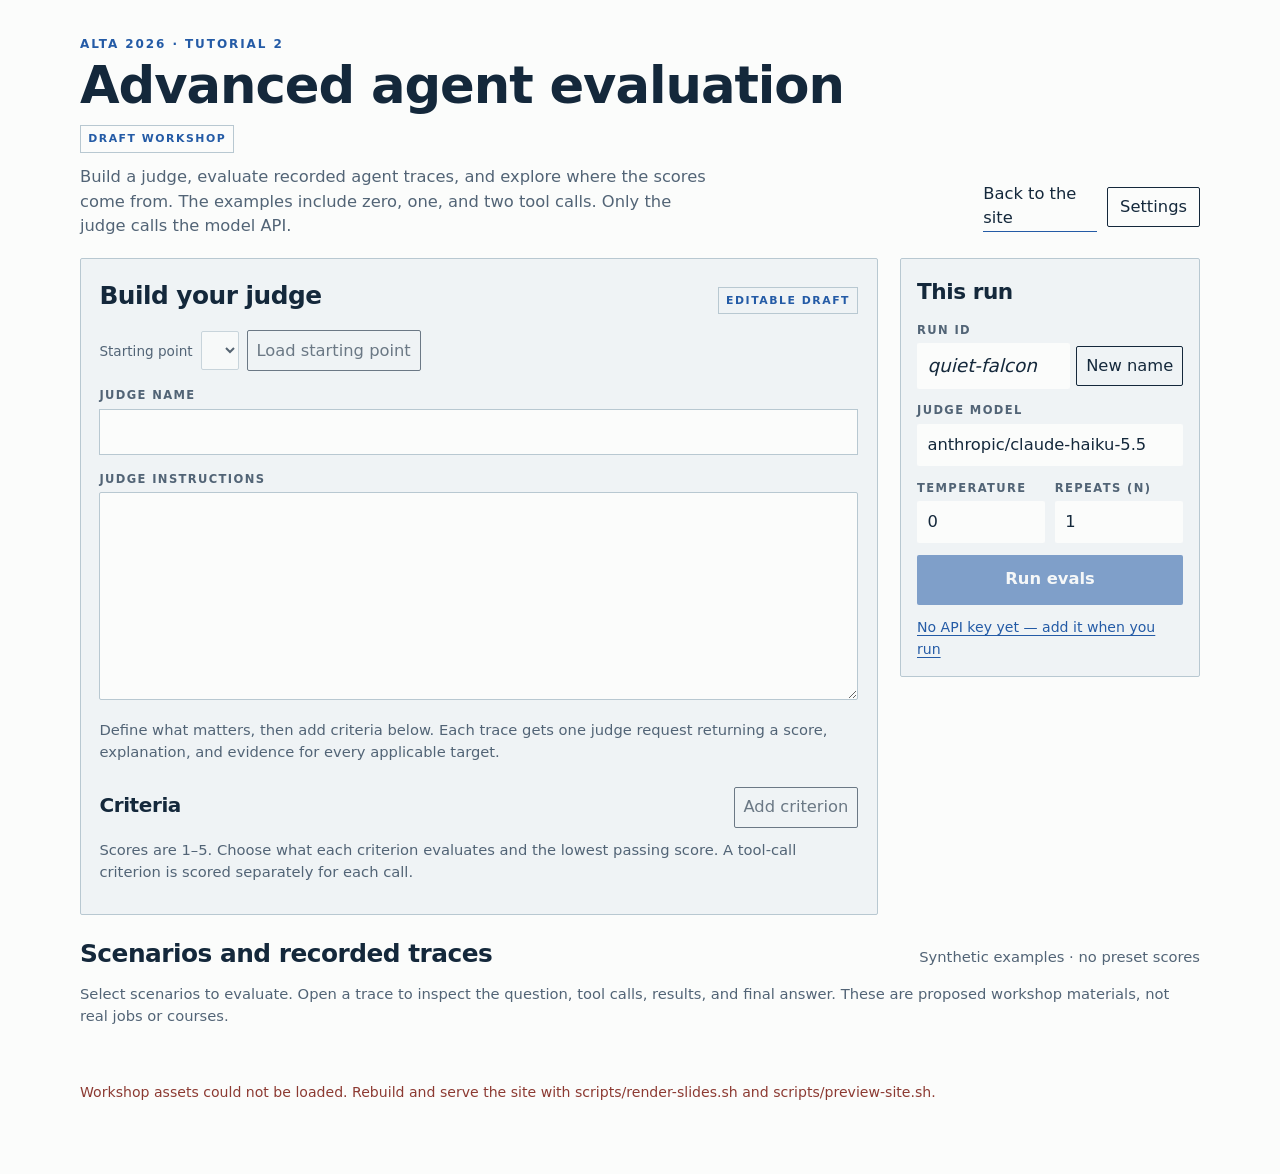
==== workshop/app/advanced/index.html @ f0dd1088 "Add a separate advanced agent-evaluation workshop" ====
<!DOCTYPE html>
<html lang="en">
<head>
  <meta charset="utf-8">
  <meta name="viewport" content="width=device-width, initial-scale=1">
  <title>Advanced agent evaluation — ALTA 2026</title>
  <meta name="description" content="Build your own LLM judge, evaluate recorded career-agent tool traces, and inspect each criterion in an evaluation report.">
  <link rel="icon" href="data:image/svg+xml,%3Csvg xmlns='http://www.w3.org/2000/svg' viewBox='0 0 32 32'%3E%3Crect fill='%23245BA6' width='32' height='32'/%3E%3Cpath d='M8 22 V10 h4.2 c2.4 0 3.8 1.2 3.8 3.1 0 2-1.5 3.1-3.8 3.1 H10.2 V22 H8 zm2.2-7.6 h1.7 c1.1 0 1.7-.5 1.7-1.4 s-.6-1.3-1.7-1.3 h-1.7 v2.7 z M18 22 l3.2-12 h2.4 l3.2 12 h-2.2 l-.5-2.1 h-3.4 L20.2 22 H18 zm3.2-3.8 h2.4 L22.4 14 l-1.2 4.2 z' fill='%23FBFCFB'/%3E%3C/svg%3E">
  <link rel="stylesheet" href="styles.css">
</head>
<body>
  <a class="skip" href="#judge-prompt">Skip to the judge prompt</a>
  <header class="site-header">
    <div class="title-block">
      <p class="eyebrow">ALTA 2026 · Tutorial 2</p>
      <div class="title-row">
        <h1>Advanced agent evaluation</h1>
        <p class="stamp">Draft workshop</p>
      </div>
      <p class="lede">Build a judge, evaluate recorded agent traces, and explore where the scores come from. The examples include zero, one, and two tool calls. Only the judge calls the model API.</p>
    </div>
    <div class="header-actions">
      <a class="text-link" href="../../index.html">Back to the site</a>
      <button type="button" class="ghost header-button" id="open-settings">Settings</button>
    </div>
  </header>

  <main>
    <p id="startup-error" class="panel-error" role="alert" hidden></p>
    <section class="prompt-panel" aria-labelledby="prompt-heading">
      <div class="section-head">
        <h2 id="prompt-heading">Build your judge</h2>
        <span class="stamp">Editable draft</span>
      </div>
      <fieldset id="judge-builder" disabled>
        <div class="template-row">
          <label for="judge-template">Starting point</label>
          <select id="judge-template" aria-label="Judge starting point"></select>
          <button type="button" class="ghost tiny" id="load-template">Load starting point</button>
        </div>
        <label for="judge-name" class="field-label">Judge name</label>
        <input id="judge-name" type="text" maxlength="100" autocomplete="off">
        <label for="judge-prompt" class="field-label">Judge instructions</label>
        <textarea id="judge-prompt" spellcheck="true"></textarea>
        <p class="hint">Define what matters, then add criteria below. Each trace gets one judge request returning a score, explanation, and evidence for every applicable target.</p>
        <div class="section-head criteria-heading">
          <h3>Criteria</h3>
          <button type="button" class="ghost tiny" id="add-criterion">Add criterion</button>
        </div>
        <p class="hint">Scores are 1–5. Choose what each criterion evaluates and the lowest passing score. A tool-call criterion is scored separately for each call.</p>
        <div id="criteria"></div>
      </fieldset>
      <p id="draft-status" class="hint" aria-live="polite"></p>
    </section>

    <section class="case-list" aria-labelledby="cases-heading">
      <div class="section-head">
        <h2 id="cases-heading">Scenarios and recorded traces</h2>
        <p class="hint inline-hint">Synthetic examples · no preset scores</p>
      </div>
      <p class="hint">Select scenarios to evaluate. Open a trace to inspect the question, tool calls, results, and final answer. These are proposed workshop materials, not real jobs or courses.</p>
      <div id="scenario-selection"></div>
      <div id="cases"></div>
    </section>

    <aside class="controls" aria-labelledby="run-heading">
      <h2 id="run-heading">This run</h2>
      <label>
        <span class="field-label">Run ID</span>
        <span class="id-row">
          <input id="run-id" type="text" maxlength="48" autocomplete="off" spellcheck="false">
          <button type="button" class="ghost tiny" id="shuffle-id">New name</button>
        </span>
      </label>
      <label>
        <span class="field-label">Judge model</span>
        <input id="model" type="text" list="model-list" autocomplete="off" spellcheck="false">
      </label>
      <datalist id="model-list">
        <option value="anthropic/claude-haiku-5.5">Claude Haiku 5.5</option>
        <option value="google/gemini-3.8-flash">Gemini 3.8 Flash</option>
        <option value="deepseek/deepseek-v4-flash">DeepSeek V4 Flash</option>
        <option value="openai/gpt-6-luna">GPT-6 Luna</option>
      </datalist>
      <div class="split">
        <label>
          <span class="field-label">Temperature</span>
          <input id="temperature" type="number" min="0" max="2" step="0.1" value="0">
        </label>
        <label>
          <span class="field-label">Repeats (n)</span>
          <input id="n" type="number" min="1" max="5" step="1" value="1">
        </label>
      </div>
      <p id="call-count" class="call-count"></p>
      <p id="panel-error" class="panel-error" role="alert" hidden></p>
      <button type="button" id="run" disabled>Run evals</button>
      <button type="button" class="ghost cancel" id="cancel" hidden>Cancel</button>
      <button type="button" class="key-status" id="key-status"></button>
    </aside>

    <section id="results" class="results" hidden aria-labelledby="results-heading">
      <div class="results-lockup">
        <p class="eyebrow">Run</p>
        <h2 id="results-heading" class="run-name"></h2>
        <p id="results-meta" class="results-meta"></p>
        <p id="progress-live" class="progress-live" aria-live="polite"></p>
      </div>
      <ol id="run-status" class="run-status"></ol>
      <p id="report-error" class="panel-error" role="alert" hidden></p>
      <a id="view-report" class="primary report-link" hidden>View report</a>
    </section>
    <section id="saved-reports" class="saved-reports" aria-labelledby="saved-reports-heading" hidden>
      <h2 id="saved-reports-heading">Saved reports</h2>
      <ul id="saved-report-list"></ul>
    </section>
  </main>

  <dialog id="key-dialog" aria-labelledby="key-dialog-title">
    <form id="key-form" class="dialog-card">
      <h2 id="key-dialog-title">OpenRouter API key</h2>
      <p>Paste a key to start this run. It is saved in this browser and sent to the API base URL in Settings. The default is OpenRouter. Reports do not contain your key.</p>
      <label>
        <span>API key</span>
        <input id="key-input" type="password" autocomplete="off" spellcheck="false">
      </label>
      <p id="key-error" class="form-error" hidden></p>
      <div class="dialog-actions">
        <button type="button" class="ghost" id="key-cancel">Cancel</button>
        <button type="submit" class="primary">Save and run</button>
      </div>
    </form>
  </dialog>

  <dialog id="settings-dialog" aria-labelledby="settings-title">
    <form id="settings-form" class="dialog-card">
      <h2 id="settings-title">Judge API settings</h2>
      <label>
        <span>API key</span>
        <input id="settings-key" type="password" autocomplete="off" spellcheck="false">
      </label>
      <label class="check">
        <input id="settings-show-key" type="checkbox">
        Show key
      </label>
      <label>
        <span>API base URL</span>
        <input id="settings-base" type="url" spellcheck="false" inputmode="url">
      </label>
      <p class="hint">A credit limit on the key is a good safeguard on a shared laptop. Remove the key before you leave this browser.</p>
      <p id="settings-error" class="form-error" hidden></p>
      <div class="dialog-actions">
        <button type="button" class="ghost danger" id="forget-key">Remove key</button>
        <span class="dialog-spacer"></span>
        <button type="button" class="ghost" id="settings-close">Close</button>
        <button type="submit" class="primary">Save</button>
      </div>
    </form>
  </dialog>

  <noscript>
    <p class="noscript">This exercise needs JavaScript. The judge calls OpenRouter from your browser.</p>
  </noscript>
  <script type="module" src="app.js"></script>
</body>
</html>
---- workshop/app/advanced/styles.css ----
:root {
  --bg: #fbfcfb;
  --surface: #eff3f5;
  --text: #14283b;
  --muted: #526476;
  --line: #b8c8d1;
  --accent: #245ba6;
  --series-sound: #245ba6;
  --series-tone: #1f7a4d;
  --series-compliant: #8c4a2f;
  --good: #1f7a4d;
  --bad: #8c3a32;
  --sans: Inter, "Source Sans 3", "Segoe UI", system-ui, sans-serif;
  --mono: ui-monospace, "SF Mono", Menlo, Consolas, monospace;
  color-scheme: light;
}

* { box-sizing: border-box; }
[hidden] { display: none !important; }

html { scroll-behavior: smooth; }

body {
  margin: 0;
  min-height: 100vh;
  color: var(--text);
  font-family: var(--sans);
  font-size: 1.02rem;
  line-height: 1.5;
  background: var(--bg);
}

.skip {
  position: absolute;
  left: 1rem;
  top: -3rem;
  background: var(--text);
  color: var(--bg);
  padding: 0.4rem 0.7rem;
  z-index: 5;
}

.skip:focus { top: 0.6rem; }

.site-header,
main {
  position: relative;
  width: min(1120px, calc(100% - 2.5rem));
  margin-inline: auto;
}

.site-header {
  display: flex;
  justify-content: space-between;
  gap: 1.5rem;
  align-items: flex-end;
  padding: 2.2rem 0 1.2rem;
}

.eyebrow {
  margin: 0 0 0.35rem;
  font-size: 0.75rem;
  letter-spacing: 0.16em;
  text-transform: uppercase;
  color: var(--accent);
  font-weight: 600;
}

.title-row {
  display: flex;
  flex-wrap: wrap;
  align-items: center;
  gap: 0.8rem 1rem;
}

h1, h2, h3 { font-weight: 600; letter-spacing: -0.02em; }

h1 {
  margin: 0;
  font-family: var(--sans);
  font-size: clamp(2.2rem, 5vw, 3.2rem);
  line-height: 1.05;
}

.stamp {
  margin: 0;
  border: 1px solid var(--line);
  color: var(--accent);
  text-transform: uppercase;
  letter-spacing: 0.14em;
  font-size: 0.68rem;
  font-weight: 600;
  padding: 0.28rem 0.45rem;
  transform: none;
}

.lede {
  max-width: 40rem;
  margin: 0.8rem 0 0;
  color: var(--muted);
}

.header-actions {
  display: flex;
  gap: 0.6rem;
  align-items: center;
  padding-bottom: 0.4rem;
}

main {
  display: grid;
  grid-template-columns: minmax(0, 1fr) 300px;
  gap: 1.25rem 1.4rem;
  padding-bottom: 4rem;
}

.prompt-panel { grid-column: 1; grid-row: 1; }
.case-list { grid-column: 1 / -1; grid-row: 2; }
.controls { grid-column: 2; grid-row: 1; align-self: start; }
.results { grid-column: 1 / -1; }

.prompt-panel,
.case,
.results,
.dialog-card {
  background: var(--surface);
  border: 1px solid var(--line);
}

.prompt-panel,
.results { padding: 1.1rem 1.15rem 1.2rem; border-radius: 2px; }

.section-head {
  display: flex;
  justify-content: space-between;
  gap: 1rem;
  align-items: baseline;
}

h2 { margin: 0; font-family: var(--sans); font-size: 1.55rem; }
h3 { margin: 0 0 0.7rem; font-family: var(--sans); font-size: 1.25rem; }

textarea,
input,
button { font: inherit; color: inherit; }

textarea {
  width: 100%;
  min-height: 32rem;
  margin-top: 0.8rem;
  padding: 0.85rem 0.9rem;
  resize: vertical;
  border: 1px solid var(--line);
  border-radius: 2px;
  background: var(--bg);
  line-height: 1.45;
}

textarea:focus,
input:focus,
button:focus-visible {
  outline: 2px solid var(--accent);
  outline-offset: 2px;
}

.hint {
  margin: 0.7rem 0 0;
  color: var(--muted);
  font-size: 0.92rem;
}

.inline-hint { margin: 0; }

code {
  font-family: var(--mono);
  font-size: 0.95em;
}

#cases {
  display: grid;
  gap: 0.8rem;
  margin-top: 0.8rem;
}

.case {
  padding: 0.95rem 1rem 1rem;
  border-radius: 2px;
}

.case h3 {
  margin: 0 0 0.55rem;
  font-size: 1.15rem;
}

.kicker {
  margin: 0.55rem 0 0.2rem;
  font-size: 0.72rem;
  letter-spacing: 0.14em;
  text-transform: uppercase;
  color: var(--muted);
  font-weight: 600;
}

.ask, .reply { margin: 0; }

.reply {
  font-family: var(--sans);
  font-size: 1.05rem;
  line-height: 1.4;
  padding-left: 0.8rem;
  border-left: 2px solid var(--accent);
}

.controls {
  display: flex;
  flex-direction: column;
  background: var(--surface);
  color: var(--text);
  border: 1px solid var(--line);
  border-radius: 2px;
  padding: 1.05rem 1rem 1rem;
}

.controls h2 { color: var(--text); font-size: 1.35rem; }

.controls label { display: block; margin-top: 0.85rem; }

.field-label {
  display: block;
  margin-bottom: 0.28rem;
  font-size: 0.72rem;
  letter-spacing: 0.12em;
  text-transform: uppercase;
  font-weight: 600;
  color: var(--muted);
}

.id-row { display: flex; gap: 0.4rem; align-items: center; text-transform: none; letter-spacing: 0; color: inherit; }

.controls input {
  width: 100%;
  border: none;
  border-radius: 2px;
  background: var(--bg);
  color: var(--text);
  padding: 0.55rem 0.65rem;
}

#run-id {
  font-family: var(--sans);
  font-style: italic;
  font-size: 1.15rem;
}

.split { display: grid; grid-template-columns: 1fr 1fr; gap: 0.6rem; }

.call-count, .key-status, .panel-error { font-size: 0.88rem; }

.call-count { margin: auto 0 0.35rem; color: var(--muted); }

.panel-error, .form-error { color: var(--bad); margin: 0.4rem 0; }

.form-error { color: var(--bad); }

#run, .primary {
  background: var(--accent);
  color: #fbfcfb;
  border: none;
  border-radius: 2px;
  padding: 0.8rem 1rem;
  font-weight: 600;
  cursor: pointer;
}

#run { width: 100%; margin-top: 0.35rem; }

#run:hover, .primary:hover { background: #1b467f; }

#run:disabled { opacity: 0.55; cursor: progress; }

.ghost {
  background: transparent;
  border: 1px solid currentColor;
  border-radius: 2px;
  padding: 0.45rem 0.75rem;
  cursor: pointer;
}

.header-button, .text-link {
  color: var(--text);
  text-decoration: none;
}

.text-link { border-bottom: 1px solid var(--accent); padding-bottom: 0.05rem; }

.tiny { color: var(--text); padding: 0.45rem 0.55rem; white-space: nowrap; }

.cancel {
  width: 100%;
  margin-top: 0.45rem;
  color: var(--text);
}

.key-status {
  display: block;
  width: 100%;
  margin-top: 0.8rem;
  padding: 0;
  border: none;
  background: none;
  color: var(--accent);
  text-align: left;
  text-decoration: underline;
  text-underline-offset: 0.18em;
  cursor: pointer;
}

.results { margin-top: 0.4rem; }

.run-name {
  margin: 0;
  font-family: var(--sans);
  font-weight: 600;
  font-size: clamp(1.8rem, 4vw, 2.6rem);
  line-height: 1.1;
}

.results-meta, .progress-live { margin: 0.45rem 0 0; color: var(--muted); }

.run-status {
  list-style: none;
  margin: 1rem 0;
  padding: 0;
  max-height: 16rem;
  overflow: auto;
  border-top: 1px solid var(--line);
}

.run-status li {
  display: grid;
  grid-template-columns: 7.5rem 1fr;
  gap: 0.8rem;
  padding: 0.45rem 0;
  border-bottom: 1px solid var(--line);
  font-size: 0.95rem;
}

.state {
  font-size: 0.72rem;
  letter-spacing: 0.12em;
  text-transform: uppercase;
  font-weight: 600;
}

.state-queued { color: var(--muted); }
.state-running { color: var(--accent); }
.state-done { color: var(--good); }
.state-error, .state-cancelled { color: var(--bad); }

.results-grid {
  display: grid;
  grid-template-columns: minmax(0, 1fr) minmax(0, 1fr);
  gap: 1.2rem;
  margin: 0.5rem 0 1.2rem;
}

table {
  width: 100%;
  border-collapse: collapse;
  font-variant-numeric: tabular-nums;
  font-size: 0.95rem;
}

th, td {
  text-align: left;
  padding: 0.45rem 0.4rem;
  border-bottom: 1px solid var(--line);
  vertical-align: top;
}

th { font-size: 0.75rem; letter-spacing: 0.08em; text-transform: uppercase; color: var(--muted); }

td.num, th.num { text-align: right; }

.chart svg { width: 100%; height: auto; display: block; }

.gridline { stroke: var(--line); stroke-width: 1; }

.axis-label {
  fill: var(--muted);
  font-size: 12px;
  font-family: var(--sans);
}

.bar-sound { fill: var(--series-sound); }
.bar-tone { fill: var(--series-tone); }
.bar-compliant { fill: var(--series-compliant); }

.legend {
  display: flex;
  gap: 1rem;
  list-style: none;
  padding: 0.4rem 0 0;
  margin: 0;
  font-size: 0.88rem;
}

.swatch {
  display: inline-block;
  width: 0.7rem;
  height: 0.7rem;
  margin-right: 0.3rem;
  border-radius: 2px;
  vertical-align: -1px;
}

.swatch.sound { background: var(--series-sound); }
.swatch.tone { background: var(--series-tone); }
.swatch.compliant { background: var(--series-compliant); }

.raw {
  margin-top: 0.3rem;
  color: var(--muted);
  font-size: 0.85rem;
}

dialog {
  border: none;
  padding: 0;
  background: transparent;
  max-width: calc(100vw - 2rem);
}

dialog::backdrop { background: rgba(20, 40, 59, 0.4); }

.dialog-card {
  width: min(32rem, 92vw);
  margin: 0;
  padding: 1.2rem 1.2rem 1.1rem;
  border-radius: 2px;
}

.dialog-card p { margin: 0.6rem 0; }

.dialog-card label { display: block; margin-top: 0.8rem; }

.dialog-card label span {
  display: block;
  margin-bottom: 0.28rem;
  font-size: 0.75rem;
  letter-spacing: 0.1em;
  text-transform: uppercase;
  font-weight: 600;
  color: var(--muted);
}

.dialog-card input[type="password"],
.dialog-card input[type="text"],
.dialog-card input[type="url"] {
  width: 100%;
  padding: 0.6rem 0.7rem;
  border: 1px solid var(--line);
  border-radius: 2px;
  background: var(--bg);
}

.check {
  display: flex;
  align-items: center;
  gap: 0.4rem;
  margin-top: 0.55rem;
  text-transform: none;
  letter-spacing: 0;
  font-size: 0.92rem;
  color: var(--muted);
  font-weight: 500;
}

.check input { width: auto; }

/* Judge builder and recorded traces share the existing light theme. */
select { font: inherit; color: inherit; background: var(--bg); border: 1px solid var(--line); border-radius: 2px; padding: .5rem; max-width: 100%; }
select:focus-visible, a:focus-visible, summary:focus-visible { outline: 2px solid var(--accent); outline-offset: 2px; }
a { color: var(--accent); }
button:disabled { cursor: default; opacity: .6; }
fieldset { min-width: 0; }
#judge-builder { border: 0; margin: 0; padding: 0; }
.template-row { display: flex; gap: .5rem; flex-wrap: wrap; align-items: center; margin: 1rem 0; }
.template-row label { font-size: .85rem; color: var(--muted); }
#judge-name { width: 100%; border: 1px solid var(--line); background: var(--bg); padding: .6rem; margin-bottom: 1rem; }
#judge-prompt { min-height: 13rem; margin-top: 0; }
.criteria-heading { margin-top: 1.5rem; }
.criteria-heading h3 { margin: 0; }
.criterion-editor { margin: 1rem 0 0; padding: .8rem; border: 1px solid var(--line); background: var(--bg); }
.criterion-editor legend { font-size: .85rem; font-weight: 600; padding: 0 .3rem; }
.criterion-fields { display: grid; grid-template-columns: minmax(0, 1.3fr) minmax(0, 1fr) 5rem; gap: .6rem; }
.criterion-fields input, .criterion-fields select { width: 100%; min-width: 0; border: 1px solid var(--line); border-radius: 2px; padding: .5rem; background: var(--bg); }
.criterion-editor textarea { min-height: 6rem; margin: 0 0 .5rem; padding: .6rem; }
.criterion-editor > label { display: block; margin-top: .7rem; }
.criterion-fields .field-label { font-size: .65rem; }
#scenario-selection { display: grid; grid-template-columns: repeat(3, minmax(0, 1fr)); gap: .8rem; margin-top: 1rem; }
.scenario-option { display: flex; gap: .6rem; padding: 1rem; border: 1px solid var(--line); background: var(--surface); cursor: pointer; }
.scenario-option input { flex: none; align-self: flex-start; margin-top: .3rem; accent-color: var(--accent); }
.scenario-option small { display: block; margin-top: .4rem; color: var(--muted); }
.scenario-preview { margin-top: 1rem; }
.trace-preview, .tool-definitions { border: 1px solid var(--line); border-radius: 2px; margin-top: .5rem; }
summary { cursor: pointer; padding: .8rem; }
.tool-definitions { padding: 0 .8rem .5rem; }
.tool-definitions summary { margin: 0 -.8rem -.5rem; font-size: .9rem; }
.tool-definitions[open] summary { margin-bottom: .8rem; }
.tool-definitions h3 { font-size: 1rem; margin-top: 1rem; }
pre { font-family: var(--mono); white-space: pre-wrap; overflow-wrap: anywhere; font-size: .82rem; line-height: 1.5; max-width: 100%; }
.transcript-panel, .metrics-panel { min-width: 0; border: 1px solid var(--line); border-radius: 2px; background: var(--bg); }
.panel-title { margin: 0; padding: .8rem 1rem; border-bottom: 1px solid var(--line); color: var(--muted); text-transform: uppercase; letter-spacing: .07em; font-size: .72rem; }
.transcript { padding: 1rem; display: grid; gap: .8rem; }
.message { min-width: 0; border: 1px solid var(--line); background: var(--surface); padding: .8rem; border-radius: 2px; scroll-margin-block: 5rem; }
.message-user { margin-left: 8%; background: var(--bg); border-left: 3px solid var(--accent); }
.message-system { background: var(--bg); border-style: dashed; font-size: .85rem; color: var(--muted); }
.message h4 { margin: 0 0 .5rem; font-size: .8rem; }
.message p { margin: 0; white-space: pre-wrap; overflow-wrap: anywhere; }
.message .kicker { margin: .5rem 0 .2rem; }
.tool-message { padding: 0; border-color: var(--accent); background: var(--bg); }
.tool-message h4 { background: var(--surface); border-bottom: 1px solid var(--line); padding: .6rem .8rem; margin: 0; }
.tool-message > .kicker, .tool-message > pre { margin-left: .8rem; margin-right: .8rem; }
.tool-output { padding: .3rem .8rem; border-top: 1px solid var(--line); background: var(--surface); scroll-margin-block: 5rem; }
.tool-output pre { max-height: 18rem; overflow: auto; }
.message:focus, .tool-output:focus { outline: 3px solid var(--accent); outline-offset: 3px; }
.badge { display: inline-block; font-size: .7rem; font-weight: 600; white-space: nowrap; padding: .15rem .4rem; border: 1px solid currentColor; border-radius: 2px; color: var(--muted); }
.badge-passed { color: var(--good); }
.badge-failed, .badge-error { color: var(--bad); }
.badge-running { color: var(--accent); }
.report-link { display: inline-block; text-decoration: none; margin-top: .7rem; }
.saved-reports { grid-column: 1 / -1; border-top: 1px solid var(--line); padding-top: 1rem; }
.saved-reports li { margin-top: .6rem; color: var(--muted); overflow-wrap: anywhere; }
.visually-hidden { position: absolute; width: 1px; height: 1px; padding: 0; margin: -1px; overflow: hidden; clip-path: inset(50%); white-space: nowrap; border: 0; }
#startup-error { grid-column: 1 / -1; }
@media (min-width: 901px) { .controls { position: sticky; top: 1rem; } }
@media (max-width: 700px) {
  #scenario-selection { grid-template-columns: 1fr; }
  .criterion-fields { grid-template-columns: minmax(0, 1fr) 5rem; }
  .criterion-fields label:first-child { grid-column: 1 / -1; }
  .template-row select { width: 100%; }
  .section-head { flex-wrap: wrap; }
}

.dialog-actions {
  display: flex;
  flex-wrap: wrap;
  gap: 0.5rem;
  align-items: center;
  margin-top: 1rem;
}

.dialog-spacer { flex: 1; }

.danger { color: var(--bad); }

.noscript {
  width: min(1120px, calc(100% - 2.5rem));
  margin: 1rem auto 2rem;
}

@media (max-width: 860px) {
  .site-header { flex-direction: column; align-items: flex-start; }
  main { grid-template-columns: 1fr; width: min(1120px, calc(100% - 1.4rem)); }
  .prompt-panel, .case-list, .controls, .results { grid-column: 1; grid-row: auto; }
  .controls { order: -1; }
  .results-grid { grid-template-columns: 1fr; }
  .run-status li { grid-template-columns: 1fr; gap: 0.15rem; }
}

@media (prefers-reduced-motion: reduce) {
  *, *::before, *::after {
    animation: none !important;
    scroll-behavior: auto !important;
  }
}
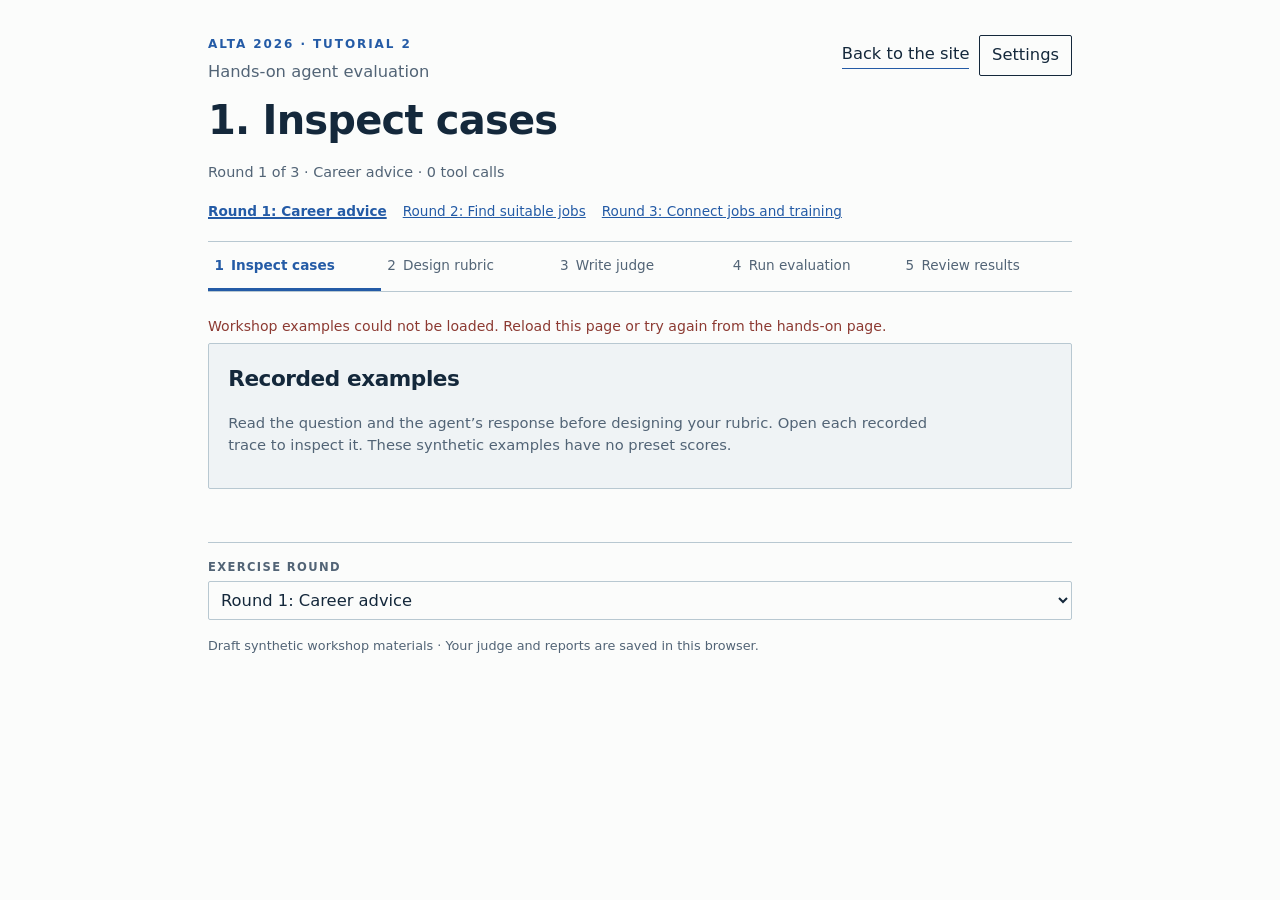
==== commit 29f98670: "feat: redesigned the hands-on part" ====
--- a/workshop/app/advanced/index.html
+++ b/workshop/app/advanced/index.html
@@ -3,164 +3,17 @@
 <head>
   <meta charset="utf-8">
   <meta name="viewport" content="width=device-width, initial-scale=1">
-  <title>Advanced agent evaluation — ALTA 2026</title>
-  <meta name="description" content="Build your own LLM judge, evaluate recorded career-agent tool traces, and inspect each criterion in an evaluation report.">
-  <link rel="icon" href="data:image/svg+xml,%3Csvg xmlns='http://www.w3.org/2000/svg' viewBox='0 0 32 32'%3E%3Crect fill='%23245BA6' width='32' height='32'/%3E%3Cpath d='M8 22 V10 h4.2 c2.4 0 3.8 1.2 3.8 3.1 0 2-1.5 3.1-3.8 3.1 H10.2 V22 H8 zm2.2-7.6 h1.7 c1.1 0 1.7-.5 1.7-1.4 s-.6-1.3-1.7-1.3 h-1.7 v2.7 z M18 22 l3.2-12 h2.4 l3.2 12 h-2.2 l-.5-2.1 h-3.4 L20.2 22 H18 zm3.2-3.8 h2.4 L22.4 14 l-1.2 4.2 z' fill='%23FBFCFB'/%3E%3C/svg%3E">
-  <link rel="stylesheet" href="styles.css">
+  <meta name="robots" content="noindex">
+  <title>Hands-on exercise — ALTA 2026</title>
 </head>
 <body>
-  <a class="skip" href="#judge-prompt">Skip to the judge prompt</a>
-  <header class="site-header">
-    <div class="title-block">
-      <p class="eyebrow">ALTA 2026 · Tutorial 2</p>
-      <div class="title-row">
-        <h1>Advanced agent evaluation</h1>
-        <p class="stamp">Draft workshop</p>
-      </div>
-      <p class="lede">Build a judge, evaluate recorded agent traces, and explore where the scores come from. The examples include zero, one, and two tool calls. Only the judge calls the model API.</p>
-    </div>
-    <div class="header-actions">
-      <a class="text-link" href="../../index.html">Back to the site</a>
-      <button type="button" class="ghost header-button" id="open-settings">Settings</button>
-    </div>
-  </header>
-
-  <main>
-    <p id="startup-error" class="panel-error" role="alert" hidden></p>
-    <section class="prompt-panel" aria-labelledby="prompt-heading">
-      <div class="section-head">
-        <h2 id="prompt-heading">Build your judge</h2>
-        <span class="stamp">Editable draft</span>
-      </div>
-      <fieldset id="judge-builder" disabled>
-        <div class="template-row">
-          <label for="judge-template">Starting point</label>
-          <select id="judge-template" aria-label="Judge starting point"></select>
-          <button type="button" class="ghost tiny" id="load-template">Load starting point</button>
-        </div>
-        <label for="judge-name" class="field-label">Judge name</label>
-        <input id="judge-name" type="text" maxlength="100" autocomplete="off">
-        <label for="judge-prompt" class="field-label">Judge instructions</label>
-        <textarea id="judge-prompt" spellcheck="true"></textarea>
-        <p class="hint">Define what matters, then add criteria below. Each trace gets one judge request returning a score, explanation, and evidence for every applicable target.</p>
-        <div class="section-head criteria-heading">
-          <h3>Criteria</h3>
-          <button type="button" class="ghost tiny" id="add-criterion">Add criterion</button>
-        </div>
-        <p class="hint">Scores are 1–5. Choose what each criterion evaluates and the lowest passing score. A tool-call criterion is scored separately for each call.</p>
-        <div id="criteria"></div>
-      </fieldset>
-      <p id="draft-status" class="hint" aria-live="polite"></p>
-    </section>
-
-    <section class="case-list" aria-labelledby="cases-heading">
-      <div class="section-head">
-        <h2 id="cases-heading">Scenarios and recorded traces</h2>
-        <p class="hint inline-hint">Synthetic examples · no preset scores</p>
-      </div>
-      <p class="hint">Select scenarios to evaluate. Open a trace to inspect the question, tool calls, results, and final answer. These are proposed workshop materials, not real jobs or courses.</p>
-      <div id="scenario-selection"></div>
-      <div id="cases"></div>
-    </section>
-
-    <aside class="controls" aria-labelledby="run-heading">
-      <h2 id="run-heading">This run</h2>
-      <label>
-        <span class="field-label">Run ID</span>
-        <span class="id-row">
-          <input id="run-id" type="text" maxlength="48" autocomplete="off" spellcheck="false">
-          <button type="button" class="ghost tiny" id="shuffle-id">New name</button>
-        </span>
-      </label>
-      <label>
-        <span class="field-label">Judge model</span>
-        <input id="model" type="text" list="model-list" autocomplete="off" spellcheck="false">
-      </label>
-      <datalist id="model-list">
-        <option value="anthropic/claude-haiku-5.5">Claude Haiku 5.5</option>
-        <option value="google/gemini-3.8-flash">Gemini 3.8 Flash</option>
-        <option value="deepseek/deepseek-v4-flash">DeepSeek V4 Flash</option>
-        <option value="openai/gpt-6-luna">GPT-6 Luna</option>
-      </datalist>
-      <div class="split">
-        <label>
-          <span class="field-label">Temperature</span>
-          <input id="temperature" type="number" min="0" max="2" step="0.1" value="0">
-        </label>
-        <label>
-          <span class="field-label">Repeats (n)</span>
-          <input id="n" type="number" min="1" max="5" step="1" value="1">
-        </label>
-      </div>
-      <p id="call-count" class="call-count"></p>
-      <p id="panel-error" class="panel-error" role="alert" hidden></p>
-      <button type="button" id="run" disabled>Run evals</button>
-      <button type="button" class="ghost cancel" id="cancel" hidden>Cancel</button>
-      <button type="button" class="key-status" id="key-status"></button>
-    </aside>
-
-    <section id="results" class="results" hidden aria-labelledby="results-heading">
-      <div class="results-lockup">
-        <p class="eyebrow">Run</p>
-        <h2 id="results-heading" class="run-name"></h2>
-        <p id="results-meta" class="results-meta"></p>
-        <p id="progress-live" class="progress-live" aria-live="polite"></p>
-      </div>
-      <ol id="run-status" class="run-status"></ol>
-      <p id="report-error" class="panel-error" role="alert" hidden></p>
-      <a id="view-report" class="primary report-link" hidden>View report</a>
-    </section>
-    <section id="saved-reports" class="saved-reports" aria-labelledby="saved-reports-heading" hidden>
-      <h2 id="saved-reports-heading">Saved reports</h2>
-      <ul id="saved-report-list"></ul>
-    </section>
-  </main>
-
-  <dialog id="key-dialog" aria-labelledby="key-dialog-title">
-    <form id="key-form" class="dialog-card">
-      <h2 id="key-dialog-title">OpenRouter API key</h2>
-      <p>Paste a key to start this run. It is saved in this browser and sent to the API base URL in Settings. The default is OpenRouter. Reports do not contain your key.</p>
-      <label>
-        <span>API key</span>
-        <input id="key-input" type="password" autocomplete="off" spellcheck="false">
-      </label>
-      <p id="key-error" class="form-error" hidden></p>
-      <div class="dialog-actions">
-        <button type="button" class="ghost" id="key-cancel">Cancel</button>
-        <button type="submit" class="primary">Save and run</button>
-      </div>
-    </form>
-  </dialog>
-
-  <dialog id="settings-dialog" aria-labelledby="settings-title">
-    <form id="settings-form" class="dialog-card">
-      <h2 id="settings-title">Judge API settings</h2>
-      <label>
-        <span>API key</span>
-        <input id="settings-key" type="password" autocomplete="off" spellcheck="false">
-      </label>
-      <label class="check">
-        <input id="settings-show-key" type="checkbox">
-        Show key
-      </label>
-      <label>
-        <span>API base URL</span>
-        <input id="settings-base" type="url" spellcheck="false" inputmode="url">
-      </label>
-      <p class="hint">A credit limit on the key is a good safeguard on a shared laptop. Remove the key before you leave this browser.</p>
-      <p id="settings-error" class="form-error" hidden></p>
-      <div class="dialog-actions">
-        <button type="button" class="ghost danger" id="forget-key">Remove key</button>
-        <span class="dialog-spacer"></span>
-        <button type="button" class="ghost" id="settings-close">Close</button>
-        <button type="submit" class="primary">Save</button>
-      </div>
-    </form>
-  </dialog>
-
-  <noscript>
-    <p class="noscript">This exercise needs JavaScript. The judge calls OpenRouter from your browser.</p>
-  </noscript>
-  <script type="module" src="app.js"></script>
+  <p>This exercise has moved. <a id="continue" href="../index.html">Continue to the exercise</a>.</p>
+  <script>
+    const destination = new URL("../index.html", location.href);
+    destination.search = location.search;
+    destination.hash = location.hash;
+    document.getElementById("continue").href = destination.href;
+    location.replace(destination.href);
+  </script>
 </body>
 </html>
